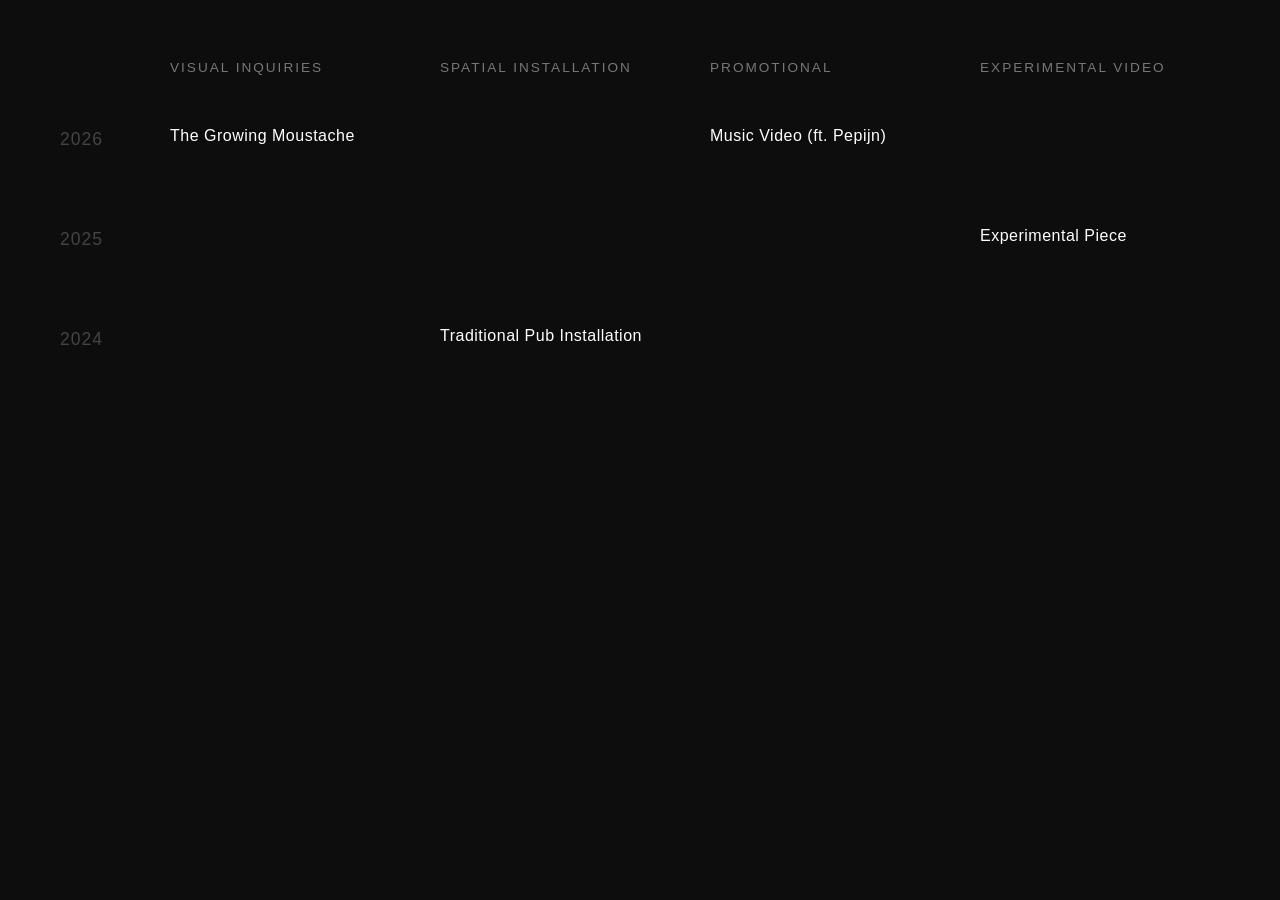
==== hoofdpagina.html @ 46abe444 "grid zonder construction" ====
<html lang="nl">
<head>
    <meta charset="UTF-8">
    <meta name="viewport" content="width=device-width, initial-scale=1.0">
    <title>Fonz Gofers | Portfolio</title>
    <link rel="stylesheet" href="hoofdpagina.css"> <!-- We linken hier alvast naar je CSS -->
</head>
<body>

    <main class="portfolio-container">
        
        <!-- De Categorie Koppen (Bovenste rij) -->
        <div class="grid-header">
            <div class="corner-space"></div> <!-- Leeg vakje linksboven boven de jaartallen -->
            <div class="category-title">Visual Inquiries</div>
            <div class="category-title">Spatial Installation</div>
            <div class="category-title">Promotional</div>
            <div class="category-title">Experimental Video</div>
        </div>

        <!-- Het Portfolio Grid -->
        <div class="portfolio-grid">

            <!-- RIJ 2026 -->
            <div class="year-label">2026</div>
            <div class="grid-cell">
                <a href="work-growing-moustache.html" class="project-link">The Growing Moustache</a>
            </div>
            <div class="grid-cell"><!-- Leeg als er in deze categorie niks zit --></div>
            <div class="grid-cell">
                <a href="work-videoclip-pepijn.html" class="project-link">Music Video (ft. Pepijn)</a>
            </div>
            <div class="grid-cell"><!-- Leeg --></div>

            <!-- RIJ 2025 -->
            <div class="year-label">2025</div>
            <div class="grid-cell"><!-- Leeg --></div>
            <div class="grid-cell"><!-- Leeg --></div>
            <div class="grid-cell"><!-- Leeg --></div>
            <div class="grid-cell">
                <a href="project-x.html" class="project-link">Experimental Piece</a>
            </div>

            <!-- RIJ 2024 -->
            <div class="year-label">2024</div>
            <div class="grid-cell"><!-- Leeg --></div>
            <div class="grid-cell">
                <a href="pub-shoot.html" class="project-link">Traditional Pub Installation</a>
            </div>
            <div class="grid-cell"><!-- Leeg --></div>
            <div class="grid-cell"><!-- Leeg --></div>

            <!-- VUL HIER DE RESTERENDE JAREN AAN (2023, 2022, 2021, 2020) -->
            <!-- Zorg dat elke rij begint met een <div class="year-label"> en daarna exact 4 <div class="grid-cell">'s heeft! -->

        </div>
    </main>

</body>
</html>
---- hoofdpagina.css ----
body {
    background-color: #0d0d0d; /* Diep, sfeervol donkergrijs/zwart */
    color: #e5e5e5;
    font-family: 'Helvetica Neue', Helvetica, Arial, sans-serif;
    margin: 0;
    padding: 60px;
    display: flex;
    justify-content: center;
}

.portfolio-container {
    width: 100%;
    max-width: 1200px;
}

/* De 5 kolommen verdeling: 1 voor het jaartal (smal) + 4 voor de categorieën */
.grid-header, .portfolio-grid {
    display: grid;
    grid-template-columns: 80px 1fr 1fr 1fr 1fr;
    gap: 40px 30px; /* Ruime gap zorgt voor het 'zwevende' effect */
}

/* Categorie koppen bovenin */
.grid-header {
    margin-bottom: 50px;
    border-bottom: none; /* Geen harde lijnen */
}

.category-title {
    font-size: 0.85rem;
    text-transform: uppercase;
    letter-spacing: 2px;
    color: #777777; /* Subtiel grijs zodat je werk eruit springt */
    font-weight: 400;
}

/* Jaartallen aan de linkerkant */
.year-label {
    font-size: 1.1rem;
    font-weight: 300;
    color: #444444; /* Donkerder grijs, aanwezig maar eist de aandacht niet op */
    letter-spacing: 1px;
    padding-top: 4px;
}

/* De cellen waar de werken in zweven */
.grid-cell {
    min-height: 60px;
    display: flex;
    align-items: flex-start;
}

/* De links naar de projecten */
.project-link {
    color: #ffffff;
    text-decoration: none;
    font-size: 1rem;
    font-weight: 300;
    letter-spacing: 0.5px;
    line-height: 1.4;
    transition: color 0.3s ease, transform 0.3s ease;
    display: inline-block;
}

/* Subtiele interactie als je er met de muis op zweeft */
.project-link:hover {
    color: #a5a5a5; /* Kleurt zacht grijs */
    transform: translateX(4px); /* Schuift een heel klein beetje op naar rechts */
}
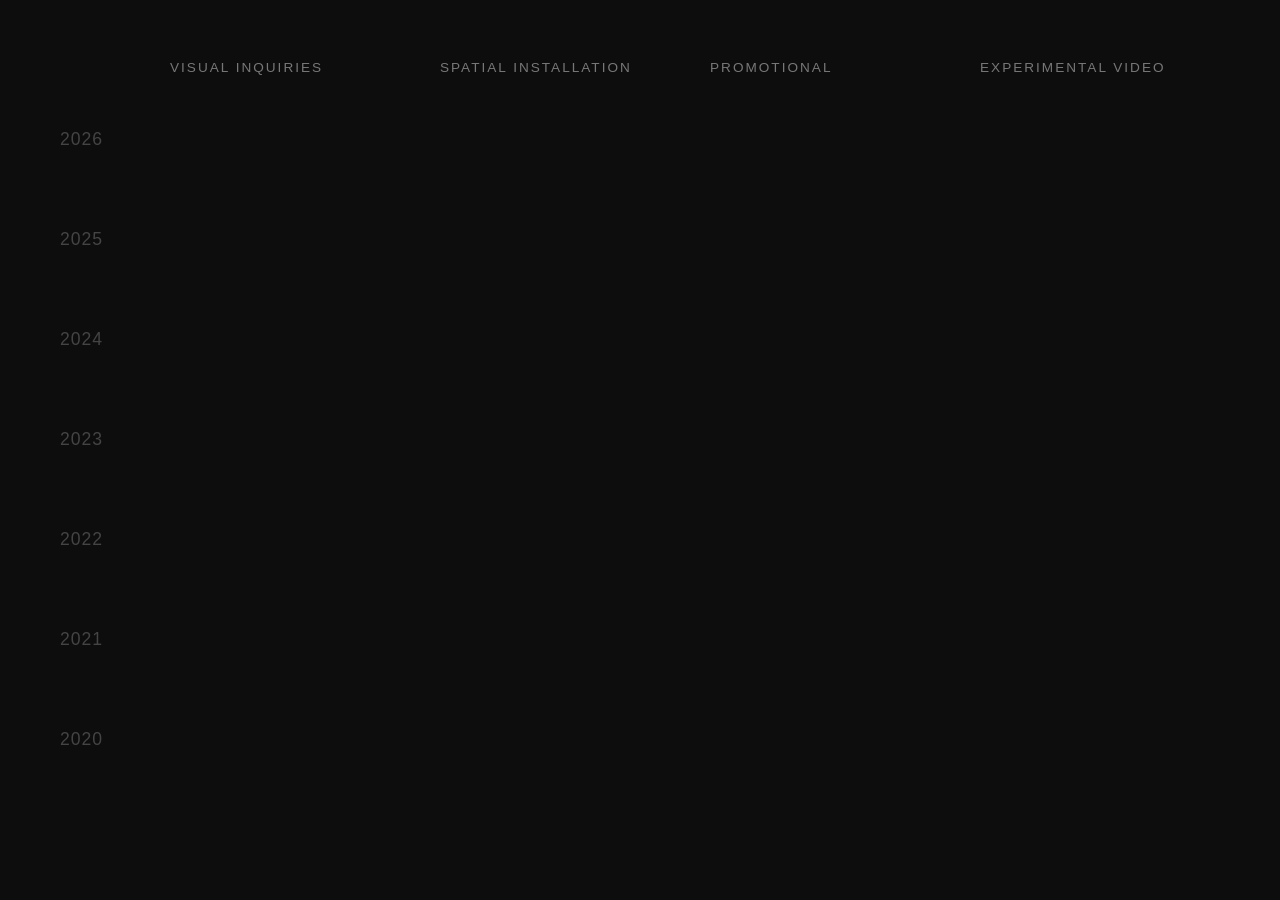
==== commit 5bb8748a: "gridcheck" ====
--- a/hoofdpagina.html
+++ b/hoofdpagina.html
@@ -23,35 +23,50 @@
 
             <!-- RIJ 2026 -->
             <div class="year-label">2026</div>
-            <div class="grid-cell">
-                <a href="work-growing-moustache.html" class="project-link">The Growing Moustache</a>
-            </div>
+            <div class="grid-cell"></div>
             <div class="grid-cell"><!-- Leeg als er in deze categorie niks zit --></div>
             <div class="grid-cell">
-                <a href="work-videoclip-pepijn.html" class="project-link">Music Video (ft. Pepijn)</a>
             </div>
             <div class="grid-cell"><!-- Leeg --></div>
 
-            <!-- RIJ 2025 -->
+
             <div class="year-label">2025</div>
             <div class="grid-cell"><!-- Leeg --></div>
             <div class="grid-cell"><!-- Leeg --></div>
             <div class="grid-cell"><!-- Leeg --></div>
-            <div class="grid-cell">
-                <a href="project-x.html" class="project-link">Experimental Piece</a>
-            </div>
+            <div class="grid-cell"><!-- Leeg --></div>
 
-            <!-- RIJ 2024 -->
             <div class="year-label">2024</div>
             <div class="grid-cell"><!-- Leeg --></div>
-            <div class="grid-cell">
-                <a href="pub-shoot.html" class="project-link">Traditional Pub Installation</a>
-            </div>
+            <div class="grid-cell"></div>
             <div class="grid-cell"><!-- Leeg --></div>
             <div class="grid-cell"><!-- Leeg --></div>
 
-            <!-- VUL HIER DE RESTERENDE JAREN AAN (2023, 2022, 2021, 2020) -->
-            <!-- Zorg dat elke rij begint met een <div class="year-label"> en daarna exact 4 <div class="grid-cell">'s heeft! -->
+            <div class="year-label">2023</div>
+            <div class="grid-cell"><!-- Leeg --></div>
+            <div class="grid-cell"><!-- Leeg --></div>
+            <div class="grid-cell"><!-- Leeg --></div>
+            <div class="grid-cell"><!-- Leeg --></div>
+
+            <div class="year-label">2022</div>
+            <div class="grid-cell"><!-- Leeg --></div>
+            <div class="grid-cell"><!-- Leeg --></div>
+            <div class="grid-cell"><!-- Leeg --></div>
+            <div class="grid-cell"><!-- Leeg --></div>
+
+            <div class="year-label">2021</div>
+            <div class="grid-cell"><!-- Leeg --></div>
+            <div class="grid-cell"><!-- Leeg --></div>
+            <div class="grid-cell"><!-- Leeg --></div>
+            <div class="grid-cell"><!-- Leeg --></div>
+
+            <div class="year-label">2020</div>
+            <div class="grid-cell"><!-- Leeg --></div>
+            <div class="grid-cell"><!-- Leeg --></div>
+            <div class="grid-cell"><!-- Leeg --></div>
+            <div class="grid-cell"><!-- Leeg --></div>
+
+
 
         </div>
     </main>
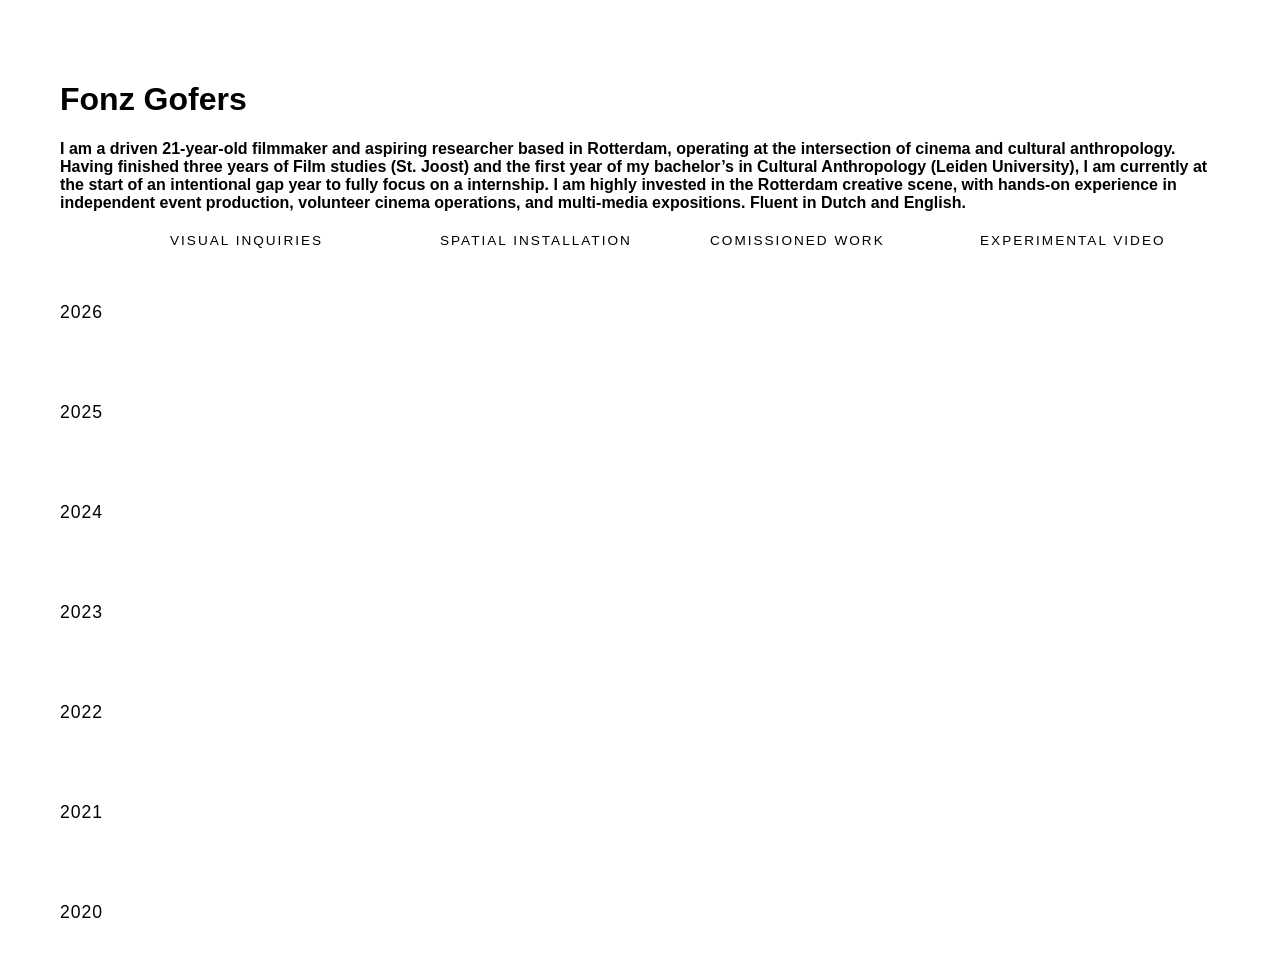
==== commit 4240dbf7: "header" ====
--- a/hoofdpagina.html
+++ b/hoofdpagina.html
@@ -9,12 +9,22 @@
 
     <main class="portfolio-container">
         
+
+<h1>Fonz Gofers</h1>
+
+<h4>I am a driven 21-year-old filmmaker and aspiring researcher based in Rotterdam, operating at the intersection
+of cinema and cultural anthropology. Having finished three years of Film studies (St. Joost) and
+the first year of my bachelor’s in Cultural Anthropology (Leiden University), I am currently at the start of an
+intentional gap year to fully focus on a internship. I am highly invested in the Rotterdam creative scene,
+with hands-on experience in independent event production, volunteer cinema operations, and multi-media
+expositions. Fluent in Dutch and English.</h4>
+
         <!-- De Categorie Koppen (Bovenste rij) -->
         <div class="grid-header">
             <div class="corner-space"></div> <!-- Leeg vakje linksboven boven de jaartallen -->
             <div class="category-title">Visual Inquiries</div>
             <div class="category-title">Spatial Installation</div>
-            <div class="category-title">Promotional</div>
+            <div class="category-title">Comissioned Work</div>
             <div class="category-title">Experimental Video</div>
         </div>
 
--- a/hoofdpagina.css
+++ b/hoofdpagina.css
@@ -1,6 +1,6 @@
 body {
-    background-color: #0d0d0d; /* Diep, sfeervol donkergrijs/zwart */
-    color: #e5e5e5;
+    background-color: #FFFFFF; /* Diep, sfeervol donkergrijs/zwart */
+    color: #000000;
     font-family: 'Helvetica Neue', Helvetica, Arial, sans-serif;
     margin: 0;
     padding: 60px;
@@ -30,7 +30,7 @@
     font-size: 0.85rem;
     text-transform: uppercase;
     letter-spacing: 2px;
-    color: #777777; /* Subtiel grijs zodat je werk eruit springt */
+    color: #000000; /* Subtiel grijs zodat je werk eruit springt */
     font-weight: 400;
 }
 
@@ -38,7 +38,7 @@
 .year-label {
     font-size: 1.1rem;
     font-weight: 300;
-    color: #444444; /* Donkerder grijs, aanwezig maar eist de aandacht niet op */
+    color: #000000; /* Donkerder grijs, aanwezig maar eist de aandacht niet op */
     letter-spacing: 1px;
     padding-top: 4px;
 }
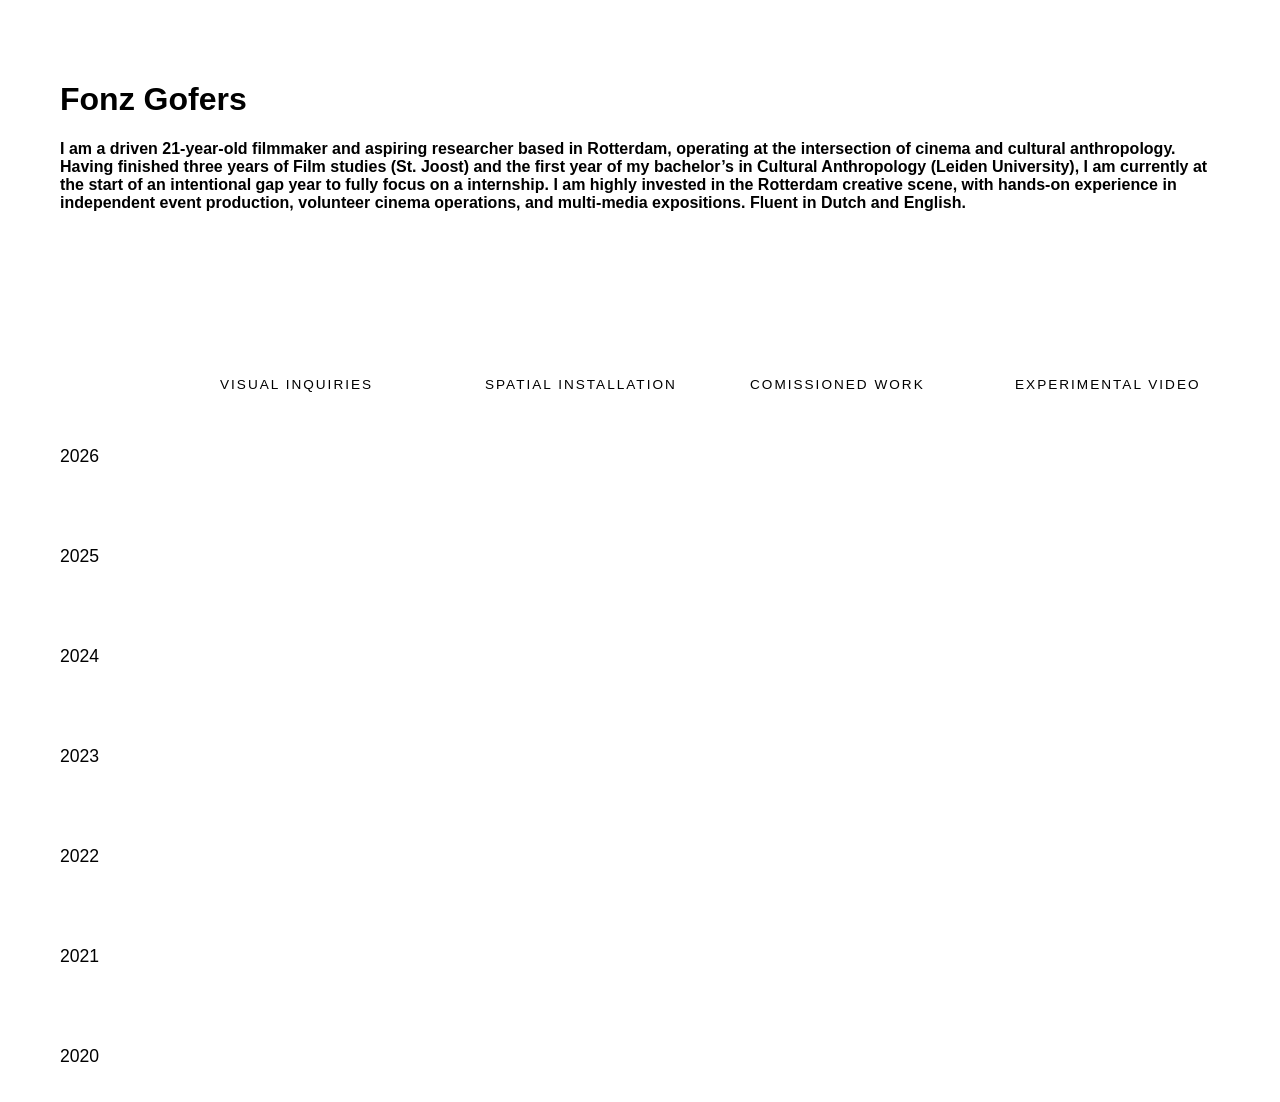
==== commit d962d2c0: "Update hoofdpagina.html" ====
--- a/hoofdpagina.html
+++ b/hoofdpagina.html
@@ -18,6 +18,15 @@
 intentional gap year to fully focus on a internship. I am highly invested in the Rotterdam creative scene,
 with hands-on experience in independent event production, volunteer cinema operations, and multi-media
 expositions. Fluent in Dutch and English.</h4>
+
+<br><br
+<br><br
+<br><br
+<br><br
+<br><br
+<br><br
+<br><br
+
 
         <!-- De Categorie Koppen (Bovenste rij) -->
         <div class="grid-header">
--- a/hoofdpagina.css
+++ b/hoofdpagina.css
@@ -1,5 +1,5 @@
 body {
-    background-color: #FFFFFF; /* Diep, sfeervol donkergrijs/zwart */
+    background-color: #FFFFFF; 
     color: #000000;
     font-family: 'Helvetica Neue', Helvetica, Arial, sans-serif;
     margin: 0;
@@ -16,8 +16,8 @@
 /* De 5 kolommen verdeling: 1 voor het jaartal (smal) + 4 voor de categorieën */
 .grid-header, .portfolio-grid {
     display: grid;
-    grid-template-columns: 80px 1fr 1fr 1fr 1fr;
-    gap: 40px 30px; /* Ruime gap zorgt voor het 'zwevende' effect */
+    grid-template-columns: 100px 1fr 1fr 1fr 1fr;
+    gap: 40px 60px; /* Ruime gap zorgt voor het 'zwevende' effect */
 }
 
 /* Categorie koppen bovenin */
@@ -38,12 +38,11 @@
 .year-label {
     font-size: 1.1rem;
     font-weight: 300;
-    color: #000000; /* Donkerder grijs, aanwezig maar eist de aandacht niet op */
-    letter-spacing: 1px;
+    color: #000000; 
     padding-top: 4px;
 }
 
-/* De cellen waar de werken in zweven */
+
 .grid-cell {
     min-height: 60px;
     display: flex;
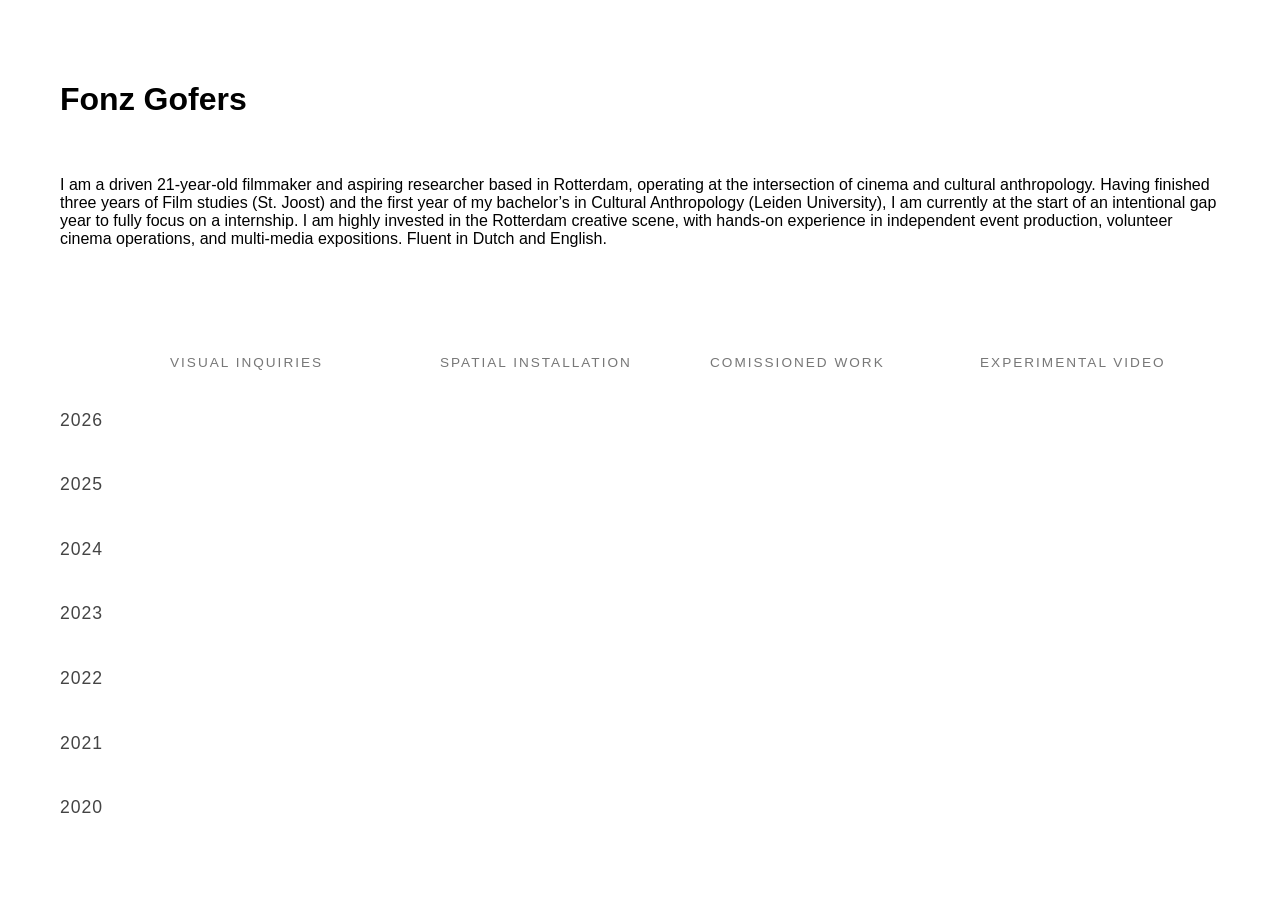
==== commit 2fc4c4c1: "basis" ====
--- a/hoofdpagina.html
+++ b/hoofdpagina.html
@@ -12,6 +12,8 @@
 
 <h1>Fonz Gofers</h1>
 
+<br><br
+
 <h4>I am a driven 21-year-old filmmaker and aspiring researcher based in Rotterdam, operating at the intersection
 of cinema and cultural anthropology. Having finished three years of Film studies (St. Joost) and
 the first year of my bachelor’s in Cultural Anthropology (Leiden University), I am currently at the start of an
@@ -24,11 +26,12 @@
 <br><br
 <br><br
 <br><br
-<br><br
-<br><br
 
 
-        <!-- De Categorie Koppen (Bovenste rij) -->
+
+
+
+<!-- De Categorie Koppen (Bovenste rij) -->
         <div class="grid-header">
             <div class="corner-space"></div> <!-- Leeg vakje linksboven boven de jaartallen -->
             <div class="category-title">Visual Inquiries</div>
--- a/hoofdpagina.css
+++ b/hoofdpagina.css
@@ -1,55 +1,69 @@
-body {
-    background-color: #FFFFFF; 
+html, body {
+    margin: 0;
+    padding: 0;
+    width: 100vw;
+    height: 100vh;
+    overflow: hidden; /* Dit sloopt de scrollbar en zet het scherm vast */
+    background-color: #ffffff;
     color: #000000;
     font-family: 'Helvetica Neue', Helvetica, Arial, sans-serif;
-    margin: 0;
-    padding: 60px;
-    display: flex;
-    justify-content: center;
+    box-sizing: border-box;
 }
 
+/* 2. De container vult het volledige scherm met een vaste marge */
 .portfolio-container {
     width: 100%;
-    max-width: 1200px;
+    height: 100%;
+    padding: 60px; /* De ademruimte rondom je grid */
+    box-sizing: border-box;
+    display: flex;
+    flex-direction: column;
 }
 
-/* De 5 kolommen verdeling: 1 voor het jaartal (smal) + 4 voor de categorieën */
+/* 3. De 5 kolommen (1 voor jaar, 4 voor categorieën) */
 .grid-header, .portfolio-grid {
     display: grid;
-    grid-template-columns: 100px 1fr 1fr 1fr 1fr;
-    gap: 40px 60px; /* Ruime gap zorgt voor het 'zwevende' effect */
+    grid-template-columns: 80px 1fr 1fr 1fr 1fr;
+    gap: 0px 30px; /* We zetten de verticale gap op 0, dat regelt de hoogte nu */
 }
 
-/* Categorie koppen bovenin */
+/* 4. De bovenste rij met de categorieën */
 .grid-header {
-    margin-bottom: 50px;
-    border-bottom: none; /* Geen harde lijnen */
+    height: 50px; /* Vaste hoogte voor de koppen */
+    align-items: center;
 }
 
 .category-title {
     font-size: 0.85rem;
     text-transform: uppercase;
     letter-spacing: 2px;
-    color: #000000; /* Subtiel grijs zodat je werk eruit springt */
+    color: #777777;
     font-weight: 400;
 }
 
-/* Jaartallen aan de linkerkant */
+/* 5. Het eigenlijke grid vult de RESTERENDE ruimte van het scherm */
+.portfolio-grid {
+    flex-grow: 1; /* Slurpt alle overgebleven verticale ruimte op */
+    /* Zorgt dat de rijen (je jaartallen) de hoogte evenredig verdelen */
+    grid-template-rows: repeat(7, 1fr); 
+}
+
+/* 6. Jaartallen en Cellen perfect uitlijnen binnen hun vloeiende hoogte */
 .year-label {
     font-size: 1.1rem;
     font-weight: 300;
-    color: #000000; 
-    padding-top: 4px;
+    color: #444444;
+    letter-spacing: 1px;
+    display: flex;
+    align-items: center; /* Centreert het jaartal verticaal in zijn rij */
 }
 
-
 .grid-cell {
-    min-height: 60px;
     display: flex;
-    align-items: flex-start;
+    align-items: center; /* Zorgt dat je werk mooi gecentreerd 'zweeft' in zijn rij */
 }
 
-/* De links naar de projecten */
+/* 7. De links naar de projecten */
 .project-link {
     color: #ffffff;
     text-decoration: none;
@@ -61,8 +75,7 @@
     display: inline-block;
 }
 
-/* Subtiele interactie als je er met de muis op zweeft */
 .project-link:hover {
-    color: #a5a5a5; /* Kleurt zacht grijs */
-    transform: translateX(4px); /* Schuift een heel klein beetje op naar rechts */
+    color: #a5a5a5;
+    transform: translateX(4px);
 }
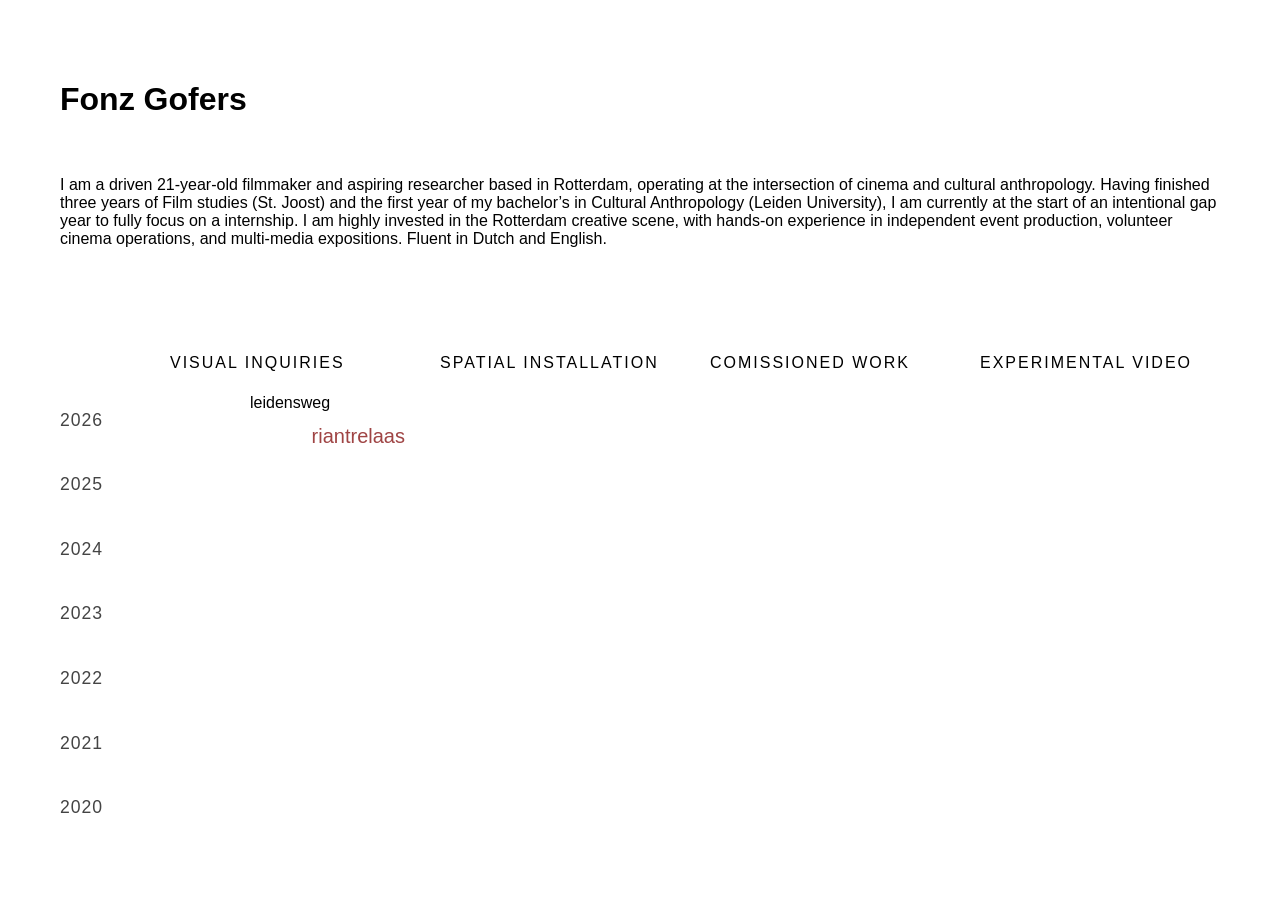
==== commit 0c0aae4b: "laatste" ====
--- a/hoofdpagina.html
+++ b/hoofdpagina.html
@@ -45,10 +45,13 @@
 
             <!-- RIJ 2026 -->
             <div class="year-label">2026</div>
+            <div class="grid-cell">
+                <a href="leidensweg.html" class="project-link p-midden">leidensweg</a>
+                <a href="riantrelaas.html" class="project-link p-rechts p-groot p-kleur-subtiel">riantrelaas</a>
+            </div>
+            
             <div class="grid-cell"></div>
-            <div class="grid-cell"><!-- Leeg als er in deze categorie niks zit --></div>
-            <div class="grid-cell">
-            </div>
+            <div class="grid-cell"></div>
             <div class="grid-cell"><!-- Leeg --></div>
 
 
--- a/hoofdpagina.css
+++ b/hoofdpagina.css
@@ -34,10 +34,10 @@
 }
 
 .category-title {
-    font-size: 0.85rem;
+    font-size: 1rem;
     text-transform: uppercase;
     letter-spacing: 2px;
-    color: #777777;
+    color: #000000;
     font-weight: 400;
 }
 
@@ -60,22 +60,72 @@
 
 .grid-cell {
     display: flex;
-    align-items: center; /* Zorgt dat je werk mooi gecentreerd 'zweeft' in zijn rij */
+    flex-direction: column;
+    justify-content: center;
+    gap: 12px; /* Ruimte tussen opeenvolgende projecten in dezelfde cel */
+    width: 100%;
 }
 
-/* 7. De links naar de projecten */
+/* --- BASE STYLING VAN DE PROJECTEN --- */
 .project-link {
-    color: #ffffff;
+    color: #000000;
     text-decoration: none;
+    line-height: 1.2;
+    transition: all 0.3s ease;
+    display: block; 
+}
+
+/* --- BOUWSTEEN 1: RICHTING / LEUNEN --- */
+.p-midden {
+    align-self: center;
+    text-align: center;
+    width: fit-content;
+}
+
+.p-rechts {
+    align-self: flex-end; /* Dit duwt ALLEEN deze link naar de rechterkant van de cel */
+    text-align: right;
+    transform: translateX(-5px); /* Subtiele verschuiving */
+}
+
+.p-links {
+    align-self: flex-start; /* Dit duwt ALLEEN deze link naar de linkerkant van de cel */
+    text-align: left;
+    transform: translateX(5px);
+}
+
+/* --- BOUWSTEEN 2: GROOTTE (FONT-SIZE) --- */
+.p-groot {
+    font-size: 1.25rem;
+    font-weight: 400;
+}
+
+.p-normaal {
     font-size: 1rem;
     font-weight: 300;
-    letter-spacing: 0.5px;
-    line-height: 1.4;
-    transition: color 0.3s ease, transform 0.3s ease;
-    display: inline-block;
 }
 
+.p-klein {
+    font-size: 0.85rem;
+    font-weight: 300;
+    letter-spacing: 1px;
+}
+
+/* --- BOUWSTEEN 3: FONT KLEUREN --- */
+.p-kleur-fel {
+    color: #000000; /* Knallend wit */
+}
+
+.p-kleur-subtiel {
+    color: #9f4444; /* Zacht, sfeervol grijs */
+}
+
+.p-kleur-diep {
+    color: #511a82; /* Donkergrijs, trekt zich bijna terug in de achtergrond */
+}
+
+/* --- UNIEKE HOVER VOOR DE DYNAMIEK --- */
 .project-link:hover {
-    color: #a5a5a5;
-    transform: translateX(4px);
+    color: #ff0606 !important; /* Wordt altijd zachtgrijs bij hover */
+    transform: scale(1.02); /* Licht groter worden in plaats van alleen verschuiven */
 }
